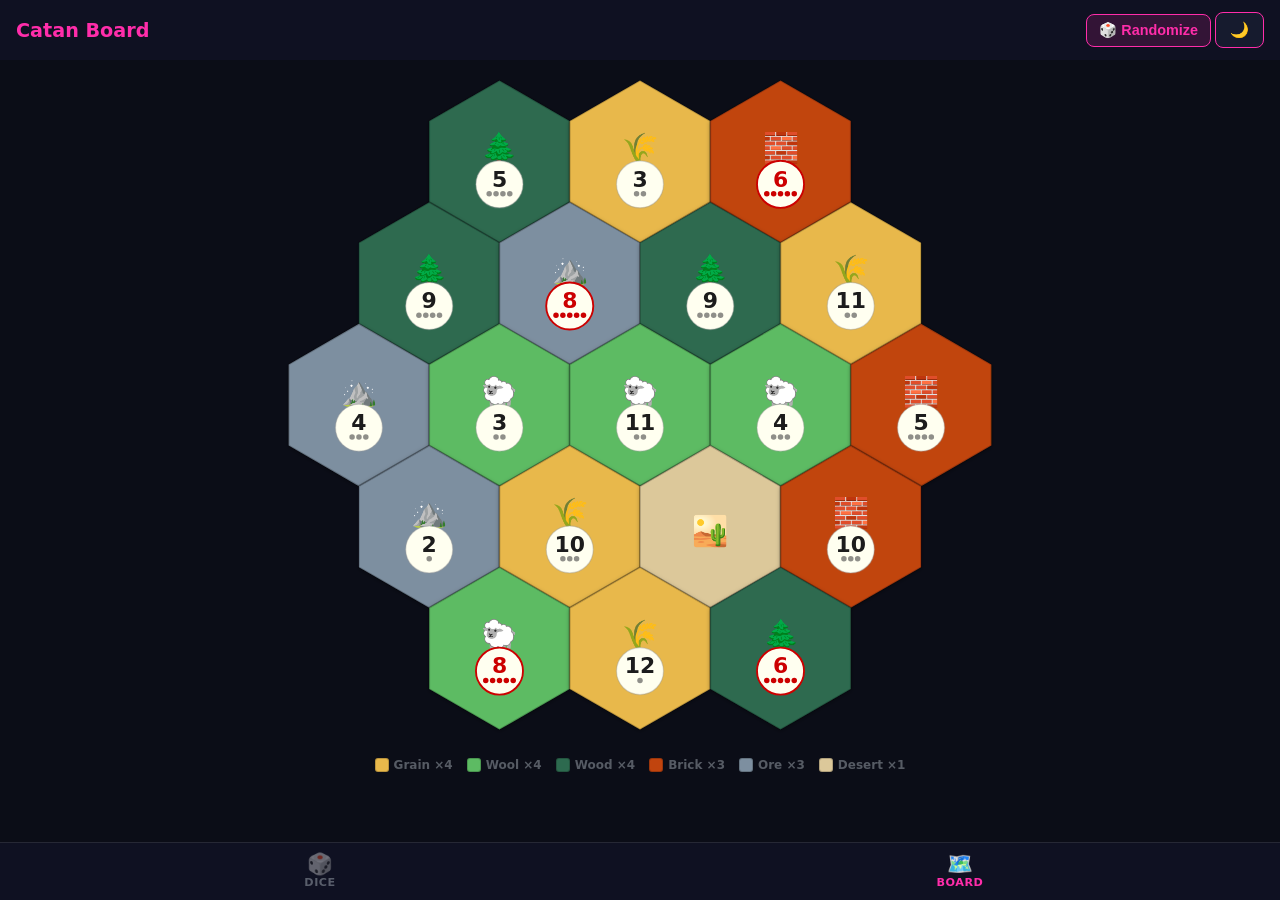
==== board.html @ fd13ad19 "Add Catan board generator page - New board.html page with SVG hex grid, randomize button, and resour" ====
<!DOCTYPE html>
<html lang="en" data-theme="dark">
<head>
  <meta charset="UTF-8">
  <meta name="viewport" content="width=device-width, initial-scale=1.0">
  <meta name="theme-color" content="#0B0D17">
  <meta name="apple-mobile-web-app-capable" content="yes">
  <title>Catan Board</title>
  <link rel="manifest" href="manifest.json">
  <link rel="stylesheet" href="style.css">
  <link rel="stylesheet" href="board.css">
  <script>
    // Apply theme before render to prevent flash
    document.documentElement.setAttribute('data-theme', localStorage.getItem('theme') || 'dark');
  </script>
</head>
<body>
  <div id="app">

    <header>
      <div id="board-title">Catan Board</div>
      <div class="header-btns">
        <button id="randomize-btn" aria-label="Randomize">🎲 Randomize</button>
        <button id="theme-btn" aria-label="Toggle theme">🌙</button>
      </div>
    </header>

    <main id="board-main">
      <div id="board-container">
        <svg id="board-svg" viewBox="-290 -270 580 540" xmlns="http://www.w3.org/2000/svg"
             preserveAspectRatio="xMidYMid meet"></svg>
      </div>

      <div id="board-legend">
        <div class="legend-item"><span class="legend-swatch" style="background:#E8B84B"></span>Grain ×4</div>
        <div class="legend-item"><span class="legend-swatch" style="background:#5DBB63"></span>Wool ×4</div>
        <div class="legend-item"><span class="legend-swatch" style="background:#2D6A4F"></span>Wood ×4</div>
        <div class="legend-item"><span class="legend-swatch" style="background:#C1440E"></span>Brick ×3</div>
        <div class="legend-item"><span class="legend-swatch" style="background:#7D8FA0"></span>Ore ×3</div>
        <div class="legend-item"><span class="legend-swatch" style="background:#DCC89A"></span>Desert ×1</div>
      </div>
    </main>

    <nav class="bottom-nav">
      <a href="index.html" class="nav-tab">
        <span class="nav-icon">🎲</span>
        <span class="nav-label">Dice</span>
      </a>
      <a href="board.html" class="nav-tab active">
        <span class="nav-icon">🗺️</span>
        <span class="nav-label">Board</span>
      </a>
    </nav>

  </div>
  <script src="board.js"></script>
</body>
</html>
---- style.css ----
*, *::before, *::after {
  box-sizing: border-box;
  margin: 0;
  padding: 0;
}

:root {
  --red: #CC2200;

  /* Dark theme (default) */
  --bg:                #0B0D17;
  --header-bg:         #0f1122;
  --settings-bg:       #0f1122;
  --input-bg:          #161b2e;
  --text:              #C9D1D9;
  --accent:            #FF2DAA;
  --accent-fg:         #0B0D17;
  --accent-dim:        rgba(255, 45, 170, 0.15);
  --roll-color:        #00E5FF;
  --badge-color:       #7C4DFF;
  --badge-dim:         rgba(124, 77, 255, 0.2);
  --history-bg:        rgba(255, 255, 255, 0.05);
  --history-robber-bg: rgba(255, 45, 170, 0.12);
  --robber-text:       #FF2DAA;
  --hint-color:        rgba(201, 209, 217, 0.4);
  --pip-color:         #0B0D17;
  --die-bg:            #C9D1D9;
  --die-shadow:        0 4px 24px rgba(0, 229, 255, 0.15);
}

[data-theme="light"] {
  --bg:                #f5eed8;
  --header-bg:         #e2d9c0;
  --settings-bg:       #ece3ca;
  --input-bg:          #d8cfb5;
  --text:              #1e3d1b;
  --accent:            #7a5c0f;
  --accent-fg:         #f5eed8;
  --accent-dim:        rgba(122, 92, 15, 0.12);
  --roll-color:        #7a5c0f;
  --badge-color:       #5c3d8f;
  --badge-dim:         rgba(92, 61, 143, 0.12);
  --history-bg:        rgba(0, 0, 0, 0.07);
  --history-robber-bg: rgba(204, 34, 0, 0.1);
  --robber-text:       #8B2000;
  --hint-color:        rgba(30, 61, 27, 0.4);
  --pip-color:         #1a1a1a;
  --die-bg:            #ffffff;
  --die-shadow:        0 4px 16px rgba(0, 0, 0, 0.15);
}

body {
  background: var(--bg);
  color: var(--text);
  font-family: system-ui, -apple-system, sans-serif;
  height: 100dvh;
  display: flex;
  flex-direction: column;
  overflow: hidden;
  user-select: none;
  -webkit-tap-highlight-color: transparent;
  transition: background 0.25s, color 0.25s;
}

#app {
  display: flex;
  flex-direction: column;
  height: 100%;
  overflow: hidden;
  padding-bottom: 58px; /* room for bottom nav */
}

/* Header */
header {
  display: flex;
  justify-content: space-between;
  align-items: center;
  padding: 12px 16px;
  background: var(--header-bg);
  flex-shrink: 0;
  transition: background 0.25s;
}

#player-display {
  font-size: 1.2rem;
  font-weight: 600;
  color: var(--accent);
}

.header-btns {
  display: flex;
  align-items: center;
  gap: 4px;
}

#settings-btn,
#pause-btn,
#mute-btn {
  background: none;
  border: none;
  font-size: 1.5rem;
  color: var(--accent);
  cursor: pointer;
  padding: 4px 8px;
  line-height: 1;
}

#theme-btn {
  background: var(--input-bg);
  border: 1px solid var(--accent);
  color: var(--accent);
  padding: 8px 14px;
  border-radius: 8px;
  font-size: 0.95rem;
  cursor: pointer;
  font-weight: 600;
  white-space: nowrap;
}

#pause-btn.paused {
  color: #ffaa55;
}

/* Roll Area */
#roll-area {
  flex-shrink: 0;
  display: flex;
  flex-direction: column;
  align-items: center;
  justify-content: center;
  padding: 24px 16px 20px;
  gap: 14px;
  cursor: pointer;
  min-height: 44vh;
  transition: background 0.4s;
}

#roll-area:active {
  background: rgba(255, 255, 255, 0.05);
}

#roll-area.robber {
  animation: robber-flash 0.6s ease forwards;
  background: rgba(204, 34, 0, 0.15);
}

@keyframes robber-flash {
  0%   { background: rgba(204, 34, 0, 0.7); }
  100% { background: rgba(204, 34, 0, 0.15); }
}

/* Dice */
#dice-container {
  display: flex;
  gap: 12px;
  align-items: center;
  flex-wrap: wrap;
  justify-content: center;
}

.die {
  width: var(--die-size, 22vmin);
  height: var(--die-size, 22vmin);
  background: var(--die-bg);
  border-radius: 4vmin;
  display: grid;
  grid-template-columns: 1fr 1fr 1fr;
  grid-template-rows: 1fr 1fr 1fr;
  padding: 2.5vmin;
  gap: 1vmin;
  box-shadow: var(--die-shadow);
  transition: box-shadow 0.25s;
}

.die--number {
  display: flex;
  align-items: center;
  justify-content: center;
}

.die-val {
  font-size: calc(var(--die-size, 22vmin) * 0.42);
  font-weight: 900;
  color: var(--pip-color);
  line-height: 1;
}

.die.rolling {
  animation: shake 0.5s ease;
}

@keyframes shake {
  0%   { transform: translate(0, 0) rotate(0deg); }
  15%  { transform: translate(-4px, 2px) rotate(-6deg); }
  30%  { transform: translate(4px, -3px) rotate(6deg); }
  45%  { transform: translate(-3px, 3px) rotate(-4deg); }
  60%  { transform: translate(3px, -1px) rotate(4deg); }
  75%  { transform: translate(-1px, 2px) rotate(-2deg); }
  100% { transform: translate(0, 0) rotate(0deg); }
}

.pip {
  border-radius: 50%;
  background: var(--pip-color);
  visibility: hidden;
  width: 100%;
  height: 100%;
}

/* Pip grid positions */
.p1 { grid-area: 1 / 1; }
.p2 { grid-area: 1 / 3; }
.p3 { grid-area: 2 / 1; }
.p4 { grid-area: 2 / 2; }
.p5 { grid-area: 2 / 3; }
.p6 { grid-area: 3 / 1; }
.p7 { grid-area: 3 / 3; }

/* Face definitions */
.face-1 .p4                                           { visibility: visible; }
.face-2 .p2, .face-2 .p6                             { visibility: visible; }
.face-3 .p2, .face-3 .p4, .face-3 .p6               { visibility: visible; }
.face-4 .p1, .face-4 .p2, .face-4 .p6, .face-4 .p7  { visibility: visible; }
.face-5 .p1, .face-5 .p2, .face-5 .p4,
.face-5 .p6, .face-5 .p7                             { visibility: visible; }
.face-6 .p1, .face-6 .p2, .face-6 .p3,
.face-6 .p5, .face-6 .p6, .face-6 .p7               { visibility: visible; }

/* Roll result */
#roll-result {
  text-align: center;
  line-height: 1;
}

#roll-sum {
  font-size: 5rem;
  font-weight: 900;
  color: var(--roll-color);
  line-height: 1;
}

#robber-label {
  font-size: 1.6rem;
  font-weight: 900;
  color: var(--red);
  letter-spacing: 3px;
  margin-top: 4px;
  animation: pulse-red 1s ease infinite alternate;
}

@keyframes pulse-red {
  from { opacity: 1; }
  to   { opacity: 0.6; }
}

#tap-hint {
  font-size: 0.8rem;
  color: var(--hint-color);
  letter-spacing: 2px;
  text-transform: uppercase;
}

/* Timer bar */
#timer-bar-container {
  height: 5px;
  background: rgba(255, 255, 255, 0.12);
  flex-shrink: 0;
}

#timer-bar {
  height: 100%;
  background: var(--accent);
  width: 100%;
}

/* Resume button */
#resume-btn {
  margin: 10px 16px 0;
  padding: 14px;
  background: var(--accent);
  color: var(--accent-fg);
  border: none;
  border-radius: 10px;
  font-size: 1rem;
  font-weight: 700;
  cursor: pointer;
  flex-shrink: 0;
  letter-spacing: 0.5px;
}

/* History */
#history-panel {
  flex: 1;
  overflow-y: auto;
  padding: 12px 16px 16px;
  -webkit-overflow-scrolling: touch;
}

#history-panel h2 {
  font-size: 0.75rem;
  text-transform: uppercase;
  letter-spacing: 1.5px;
  color: var(--hint-color);
  margin-bottom: 8px;
}

#history-list {
  list-style: none;
  display: flex;
  flex-direction: column;
  gap: 5px;
}

#history-list li {
  padding: 8px 12px;
  background: var(--history-bg);
  border-radius: 8px;
  font-size: 1rem;
  display: flex;
  align-items: center;
  gap: 8px;
}

#history-list li.robber-entry {
  background: var(--history-robber-bg);
  color: var(--robber-text);
}

.history-player {
  font-size: 0.7rem;
  background: var(--badge-dim);
  color: var(--badge-color);
  padding: 2px 7px;
  border-radius: 4px;
  font-weight: 700;
  flex-shrink: 0;
}

.history-sum {
  font-weight: 700;
  margin-left: auto;
  font-size: 1.1rem;
}

/* Settings overlay */
#settings-overlay {
  position: fixed;
  inset: 0;
  background: rgba(0, 0, 0, 0.65);
  display: flex;
  align-items: flex-end;
  z-index: 100;
}

#settings-panel {
  width: 100%;
  background: var(--settings-bg);
  border-radius: 20px 20px 0 0;
  padding: 0;
  display: flex;
  flex-direction: column;
  max-height: 90dvh;
  transition: background 0.25s;
}

.settings-header {
  display: flex;
  justify-content: space-between;
  align-items: center;
  padding: 20px 20px 16px;
  flex-shrink: 0;
  border-bottom: 1px solid rgba(128, 128, 128, 0.15);
}

.settings-body {
  overflow-y: auto;
  -webkit-overflow-scrolling: touch;
  padding: 16px 20px 32px;
  display: flex;
  flex-direction: column;
  gap: 20px;
}

.settings-header h2 {
  font-size: 1.2rem;
  font-weight: 700;
  color: var(--accent);
}

#close-settings {
  background: none;
  border: none;
  color: var(--text);
  font-size: 1.2rem;
  cursor: pointer;
  padding: 4px 8px;
  opacity: 0.7;
}

.setting-row {
  display: flex;
  justify-content: space-between;
  align-items: center;
  gap: 16px;
}

.setting-row label {
  font-size: 1rem;
  flex: 1;
}

.setting-row select,
.setting-row input[type="number"] {
  background: var(--input-bg);
  border: 1px solid rgba(255, 255, 255, 0.3);
  color: var(--text);
  padding: 8px 12px;
  border-radius: 8px;
  font-size: 1rem;
  width: 80px;
  text-align: center;
}

[data-theme="light"] .setting-row select,
[data-theme="light"] .setting-row input[type="number"] {
  border-color: rgba(0, 0, 0, 0.2);
}

.setting-row input[type="checkbox"] {
  width: 22px;
  height: 22px;
  cursor: pointer;
  accent-color: var(--accent);
  flex-shrink: 0;
}

.voice-controls {
  display: flex;
  gap: 8px;
  align-items: center;
}

.voice-controls select {
  background: var(--input-bg);
  border: 1px solid rgba(255, 255, 255, 0.3);
  color: var(--text);
  padding: 8px 10px;
  border-radius: 8px;
  font-size: 0.9rem;
  max-width: 160px;
}

[data-theme="light"] .voice-controls select {
  border-color: rgba(0, 0, 0, 0.2);
}

#voice-test-btn {
  background: var(--accent-dim);
  border: 1px solid var(--accent);
  color: var(--accent);
  padding: 8px 12px;
  border-radius: 8px;
  font-size: 0.9rem;
  cursor: pointer;
  white-space: nowrap;
  flex-shrink: 0;
}

#install-btn {
  padding: 14px;
  background: var(--accent);
  color: var(--accent-fg);
  border: none;
  border-radius: 10px;
  font-size: 1rem;
  font-weight: 700;
  cursor: pointer;
}

/* Stats chart */
#stats-panel {
  padding: 10px 16px 6px;
  flex-shrink: 0;
  border-bottom: 1px solid rgba(128, 128, 128, 0.1);
}

.stats-header {
  display: flex;
  justify-content: space-between;
  align-items: center;
  margin-bottom: 6px;
}

#stats-panel h2 {
  font-size: 0.75rem;
  text-transform: uppercase;
  letter-spacing: 1.5px;
  color: var(--hint-color);
}

#reset-stats-btn {
  background: none;
  border: 1px solid rgba(128, 128, 128, 0.3);
  color: var(--hint-color);
  font-size: 0.7rem;
  padding: 2px 8px;
  border-radius: 4px;
  cursor: pointer;
  letter-spacing: 0.5px;
}

#stats-chart {
  display: flex;
  gap: 3px;
  align-items: flex-end;
  height: 72px;
}

.stat-col {
  flex: 1;
  display: flex;
  flex-direction: column;
  align-items: center;
  height: 100%;
}

.stat-count {
  font-size: 0.55rem;
  color: var(--hint-color);
  height: 12px;
  line-height: 12px;
  font-weight: 600;
}

.stat-bar-wrap {
  flex: 1;
  width: 100%;
  display: flex;
  align-items: flex-end;
}

.stat-bar {
  width: 100%;
  border-radius: 3px 3px 0 0;
  min-height: 2px;
  transition: height 0.35s ease;
}

.bar-robber { background: var(--accent); }
.bar-hot    { background: var(--roll-color); }
.bar-normal { background: var(--hint-color); opacity: 0.5; }

.stat-num {
  font-size: 0.6rem;
  color: var(--hint-color);
  margin-top: 2px;
  font-weight: 700;
}

/* Player names */
.setting-section-label {
  font-size: 0.75rem;
  text-transform: uppercase;
  letter-spacing: 1.5px;
  color: var(--hint-color);
  margin-bottom: 8px;
}

#player-name-inputs {
  display: flex;
  flex-direction: column;
  gap: 6px;
}

.name-input-row {
  display: flex;
  align-items: center;
  gap: 10px;
}

.name-input-row label {
  font-size: 0.85rem;
  color: var(--accent);
  font-weight: 700;
  width: 26px;
  flex-shrink: 0;
}

.player-name-input {
  flex: 1;
  background: var(--input-bg);
  border: 1px solid rgba(255, 255, 255, 0.3);
  color: var(--text);
  padding: 7px 10px;
  border-radius: 8px;
  font-size: 0.95rem;
}

[data-theme="light"] .player-name-input {
  border-color: rgba(0, 0, 0, 0.2);
}

.hidden {
  display: none !important;
}

/* Bottom nav */
.bottom-nav {
  position: fixed;
  bottom: 0;
  left: 0;
  right: 0;
  display: flex;
  background: var(--header-bg);
  border-top: 1px solid rgba(128, 128, 128, 0.2);
  z-index: 50;
  height: 58px;
}

.nav-tab {
  flex: 1;
  display: flex;
  flex-direction: column;
  align-items: center;
  justify-content: center;
  gap: 2px;
  text-decoration: none;
  color: var(--hint-color);
  font-size: 0.7rem;
  letter-spacing: 0.5px;
  transition: color 0.2s;
}

.nav-tab.active {
  color: var(--accent);
}

.nav-icon {
  font-size: 1.3rem;
  line-height: 1;
}

.nav-label {
  text-transform: uppercase;
  font-weight: 700;
}
---- board.css ----
/* Board page layout */
#board-title {
  font-size: 1.2rem;
  font-weight: 700;
  color: var(--accent);
}

#randomize-btn {
  background: var(--accent-dim);
  border: 1px solid var(--accent);
  color: var(--accent);
  padding: 7px 12px;
  border-radius: 8px;
  font-size: 0.9rem;
  font-weight: 600;
  cursor: pointer;
  white-space: nowrap;
}

#board-main {
  flex: 1;
  display: flex;
  flex-direction: column;
  overflow: hidden;
  padding-bottom: 60px; /* room for nav */
}

#board-container {
  flex: 1;
  display: flex;
  align-items: center;
  justify-content: center;
  padding: 8px;
  overflow: hidden;
}

#board-svg {
  width: 100%;
  height: 100%;
  max-height: calc(100vh - 180px);
}

/* Legend */
#board-legend {
  display: flex;
  flex-wrap: wrap;
  justify-content: center;
  gap: 6px 14px;
  padding: 8px 16px 10px;
  flex-shrink: 0;
}

.legend-item {
  display: flex;
  align-items: center;
  gap: 5px;
  font-size: 0.75rem;
  color: var(--hint-color);
  font-weight: 600;
}

.legend-swatch {
  width: 14px;
  height: 14px;
  border-radius: 3px;
  flex-shrink: 0;
  border: 1px solid rgba(0,0,0,0.2);
}

/* Bottom nav */
.bottom-nav {
  position: fixed;
  bottom: 0;
  left: 0;
  right: 0;
  display: flex;
  background: var(--header-bg);
  border-top: 1px solid rgba(128, 128, 128, 0.2);
  z-index: 50;
  height: 58px;
}

.nav-tab {
  flex: 1;
  display: flex;
  flex-direction: column;
  align-items: center;
  justify-content: center;
  gap: 2px;
  text-decoration: none;
  color: var(--hint-color);
  font-size: 0.7rem;
  letter-spacing: 0.5px;
  transition: color 0.2s;
}

.nav-tab.active {
  color: var(--accent);
}

.nav-icon {
  font-size: 1.3rem;
  line-height: 1;
}

.nav-label {
  text-transform: uppercase;
  font-weight: 700;
}
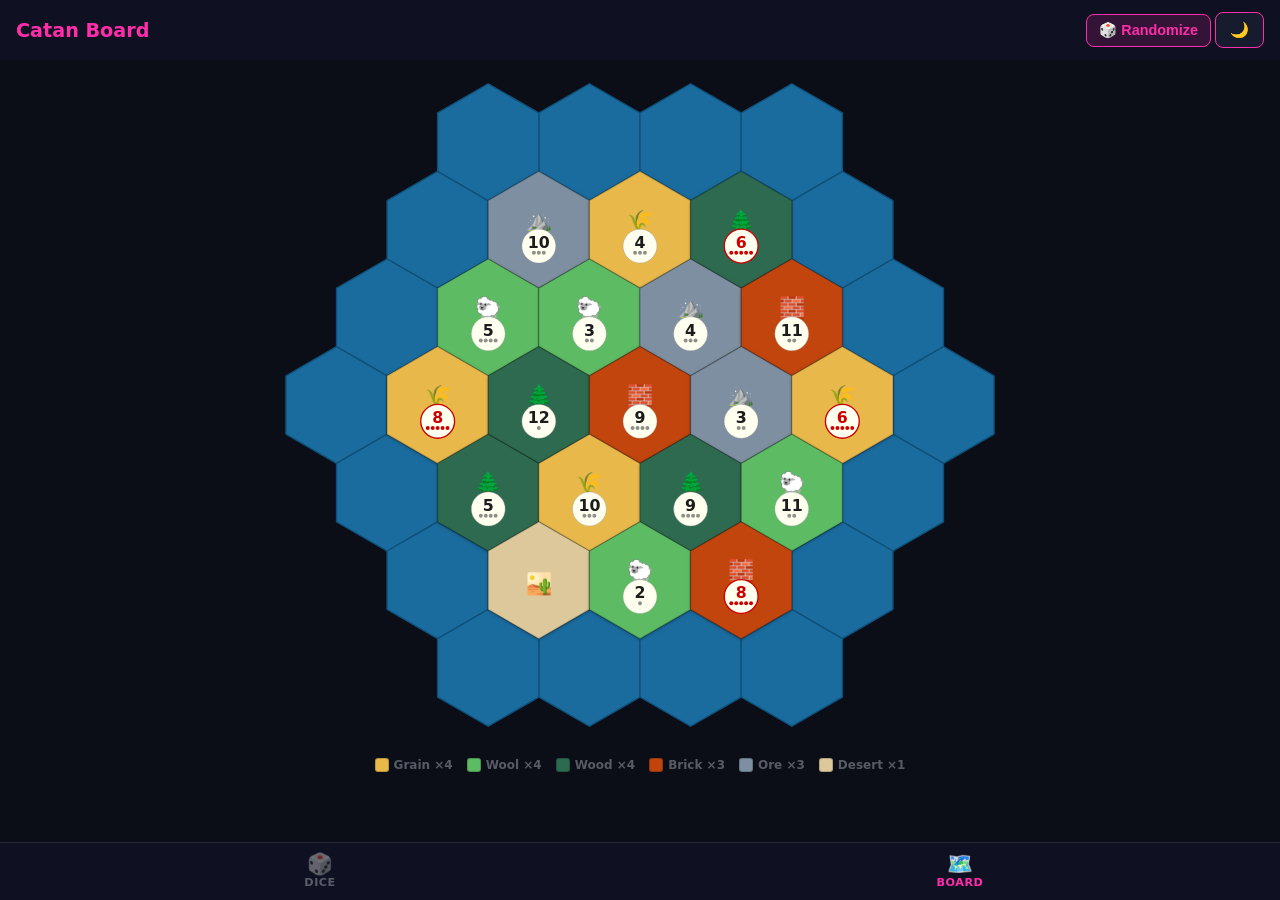
==== commit d4b608f8: "Add water border and flip animation to board page - Water ring: compute all hex positions neighbouri" ====
--- a/board.html
+++ b/board.html
@@ -27,7 +27,7 @@
 
     <main id="board-main">
       <div id="board-container">
-        <svg id="board-svg" viewBox="-290 -270 580 540" xmlns="http://www.w3.org/2000/svg"
+        <svg id="board-svg" viewBox="-410 -375 820 750" xmlns="http://www.w3.org/2000/svg"
              preserveAspectRatio="xMidYMid meet"></svg>
       </div>
 
--- a/board.css
+++ b/board.css
@@ -38,6 +38,7 @@
   width: 100%;
   height: 100%;
   max-height: calc(100vh - 180px);
+  transform-origin: center center;
 }
 
 /* Legend */
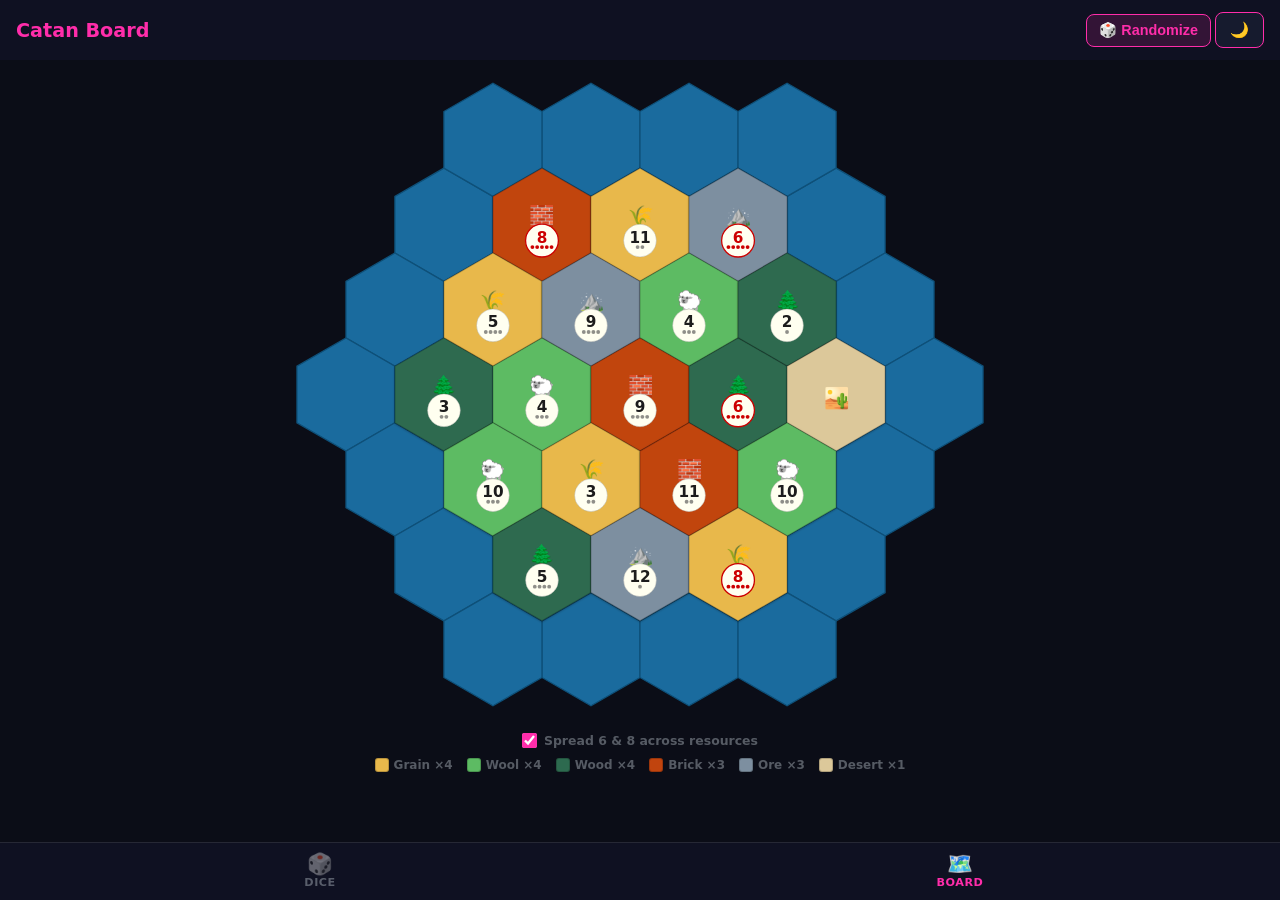
==== commit d060d575: "Add balanced 6/8 spread option to board generator - numbersBalanced(): rejects layouts where any res" ====
--- a/board.html
+++ b/board.html
@@ -31,6 +31,13 @@
              preserveAspectRatio="xMidYMid meet"></svg>
       </div>
 
+      <div id="board-options">
+        <label class="board-option-row" for="balanced-toggle">
+          <input type="checkbox" id="balanced-toggle" checked>
+          <span>Spread 6 &amp; 8 across resources</span>
+        </label>
+      </div>
+
       <div id="board-legend">
         <div class="legend-item"><span class="legend-swatch" style="background:#E8B84B"></span>Grain ×4</div>
         <div class="legend-item"><span class="legend-swatch" style="background:#5DBB63"></span>Wool ×4</div>
--- a/board.css
+++ b/board.css
@@ -39,6 +39,33 @@
   height: 100%;
   max-height: calc(100vh - 180px);
   transform-origin: center center;
+}
+
+/* Board options bar */
+#board-options {
+  display: flex;
+  justify-content: center;
+  padding: 4px 16px 2px;
+  flex-shrink: 0;
+}
+
+.board-option-row {
+  display: flex;
+  align-items: center;
+  gap: 7px;
+  font-size: 0.78rem;
+  font-weight: 600;
+  color: var(--hint-color);
+  cursor: pointer;
+  user-select: none;
+}
+
+.board-option-row input[type="checkbox"] {
+  width: 15px;
+  height: 15px;
+  accent-color: var(--accent);
+  cursor: pointer;
+  flex-shrink: 0;
 }
 
 /* Legend */
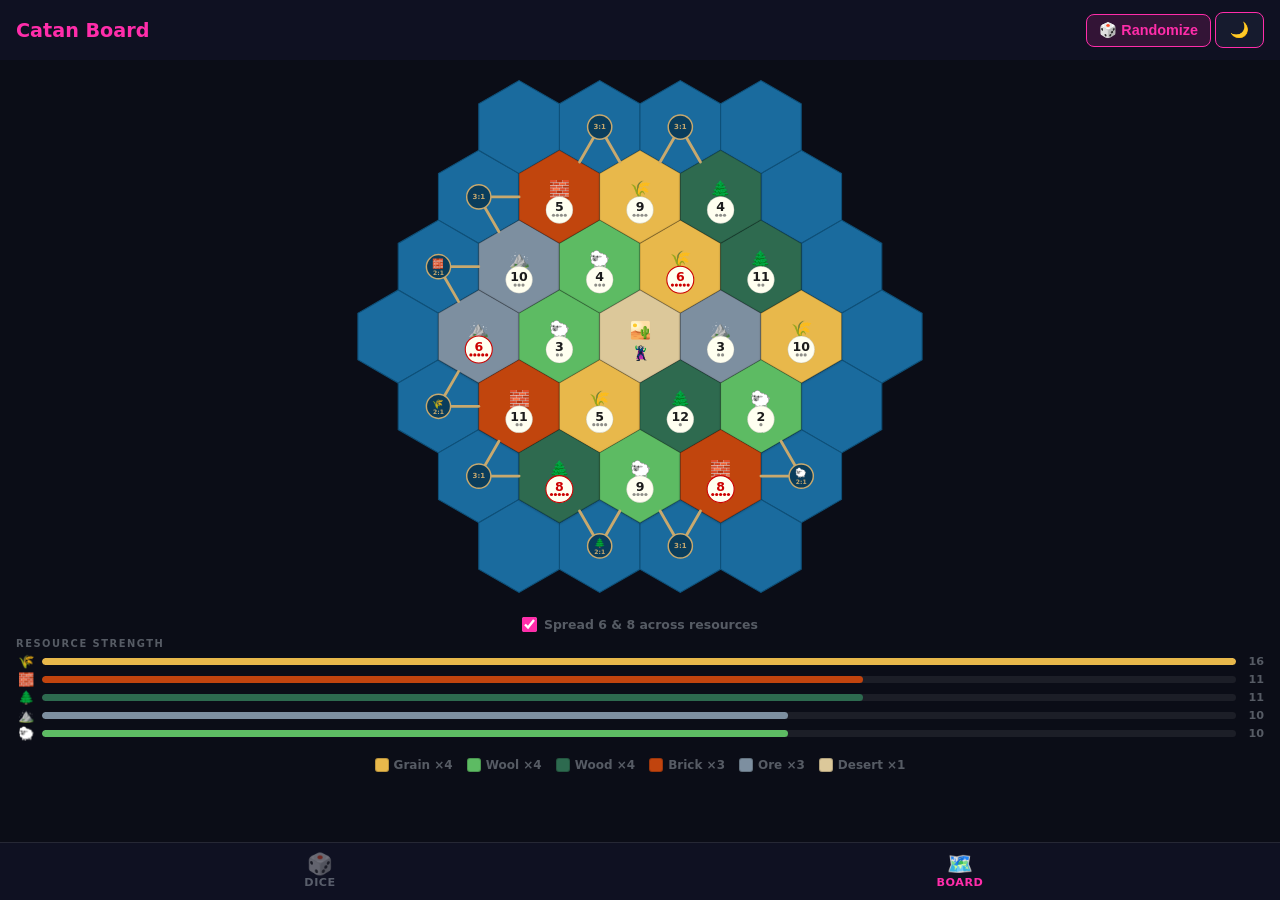
==== commit 10b350ac: "Add ports, robber marker, and pip totals to board page Ports: - PORT_CANDIDATES precomputes all wate" ====
--- a/board.html
+++ b/board.html
@@ -38,6 +38,8 @@
         </label>
       </div>
 
+      <div id="pip-totals"></div>
+
       <div id="board-legend">
         <div class="legend-item"><span class="legend-swatch" style="background:#E8B84B"></span>Grain ×4</div>
         <div class="legend-item"><span class="legend-swatch" style="background:#5DBB63"></span>Wool ×4</div>
--- a/board.css
+++ b/board.css
@@ -39,6 +39,58 @@
   height: 100%;
   max-height: calc(100vh - 180px);
   transform-origin: center center;
+}
+
+/* Pip totals */
+#pip-totals {
+  padding: 4px 16px 6px;
+  flex-shrink: 0;
+}
+
+.pip-label {
+  font-size: 0.62rem;
+  text-transform: uppercase;
+  letter-spacing: 1.5px;
+  color: var(--hint-color);
+  margin-bottom: 5px;
+  font-weight: 700;
+}
+
+.pip-row {
+  display: flex;
+  align-items: center;
+  gap: 6px;
+  margin-bottom: 3px;
+}
+
+.pip-emoji {
+  font-size: 0.82rem;
+  width: 20px;
+  text-align: center;
+  flex-shrink: 0;
+}
+
+.pip-bar-wrap {
+  flex: 1;
+  height: 7px;
+  background: rgba(128, 128, 128, 0.15);
+  border-radius: 4px;
+  overflow: hidden;
+}
+
+.pip-bar {
+  height: 100%;
+  border-radius: 4px;
+  transition: width 0.35s ease;
+}
+
+.pip-count {
+  font-size: 0.7rem;
+  font-weight: 700;
+  color: var(--hint-color);
+  width: 22px;
+  text-align: right;
+  flex-shrink: 0;
 }
 
 /* Board options bar */
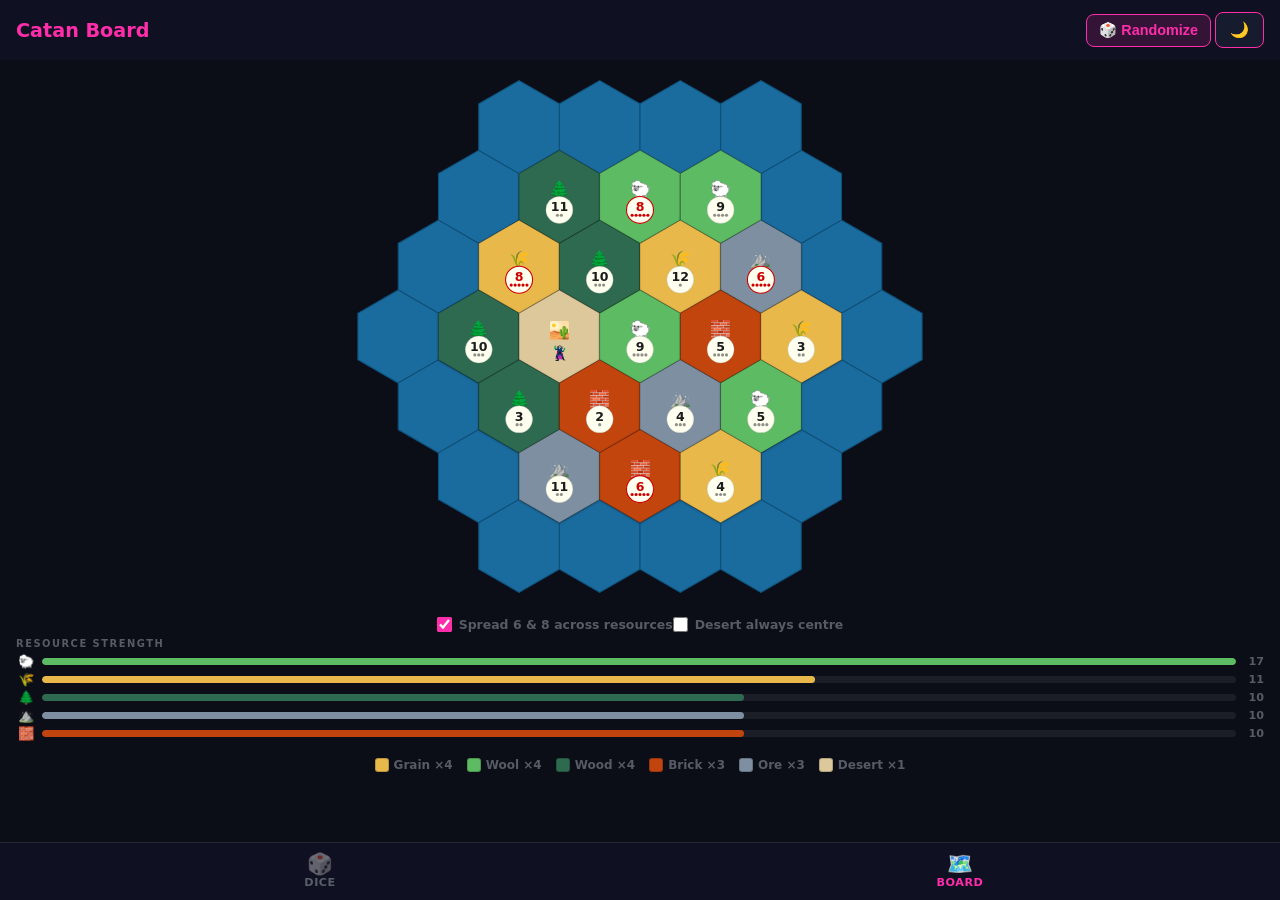
==== commit 3584b88e: "Add desert always centre toggle to board generator When enabled, tile 9 (centre) is locked to desert" ====
--- a/board.html
+++ b/board.html
@@ -36,6 +36,10 @@
           <input type="checkbox" id="balanced-toggle" checked>
           <span>Spread 6 &amp; 8 across resources</span>
         </label>
+        <label class="board-option-row" for="desert-center-toggle">
+          <input type="checkbox" id="desert-center-toggle">
+          <span>Desert always centre</span>
+        </label>
       </div>
 
       <div id="pip-totals"></div>
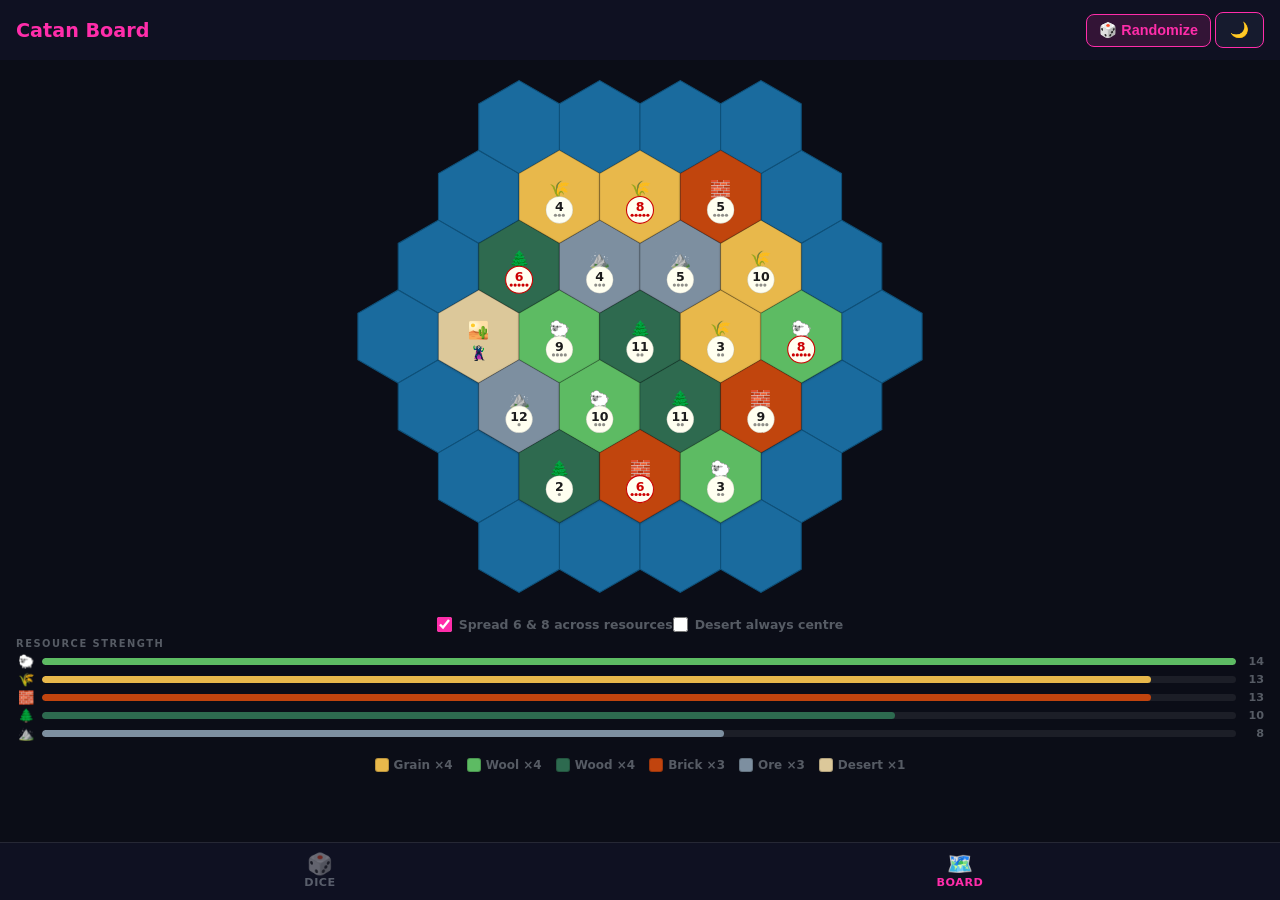
==== commit f34f6685: "Fix PWA meta tags and manifest for GitHub Pages deployment - Fix start_url and scope to relative pat" ====
--- a/board.html
+++ b/board.html
@@ -5,8 +5,12 @@
   <meta name="viewport" content="width=device-width, initial-scale=1.0">
   <meta name="theme-color" content="#0B0D17">
   <meta name="apple-mobile-web-app-capable" content="yes">
+  <meta name="apple-mobile-web-app-status-bar-style" content="black-translucent">
+  <meta name="apple-mobile-web-app-title" content="Catan Dice">
   <title>Catan Board</title>
   <link rel="manifest" href="manifest.json">
+  <link rel="icon" href="icons/icon.svg" type="image/svg+xml">
+  <link rel="apple-touch-icon" href="icons/icon-192.png">
   <link rel="stylesheet" href="style.css">
   <link rel="stylesheet" href="board.css">
   <script>
